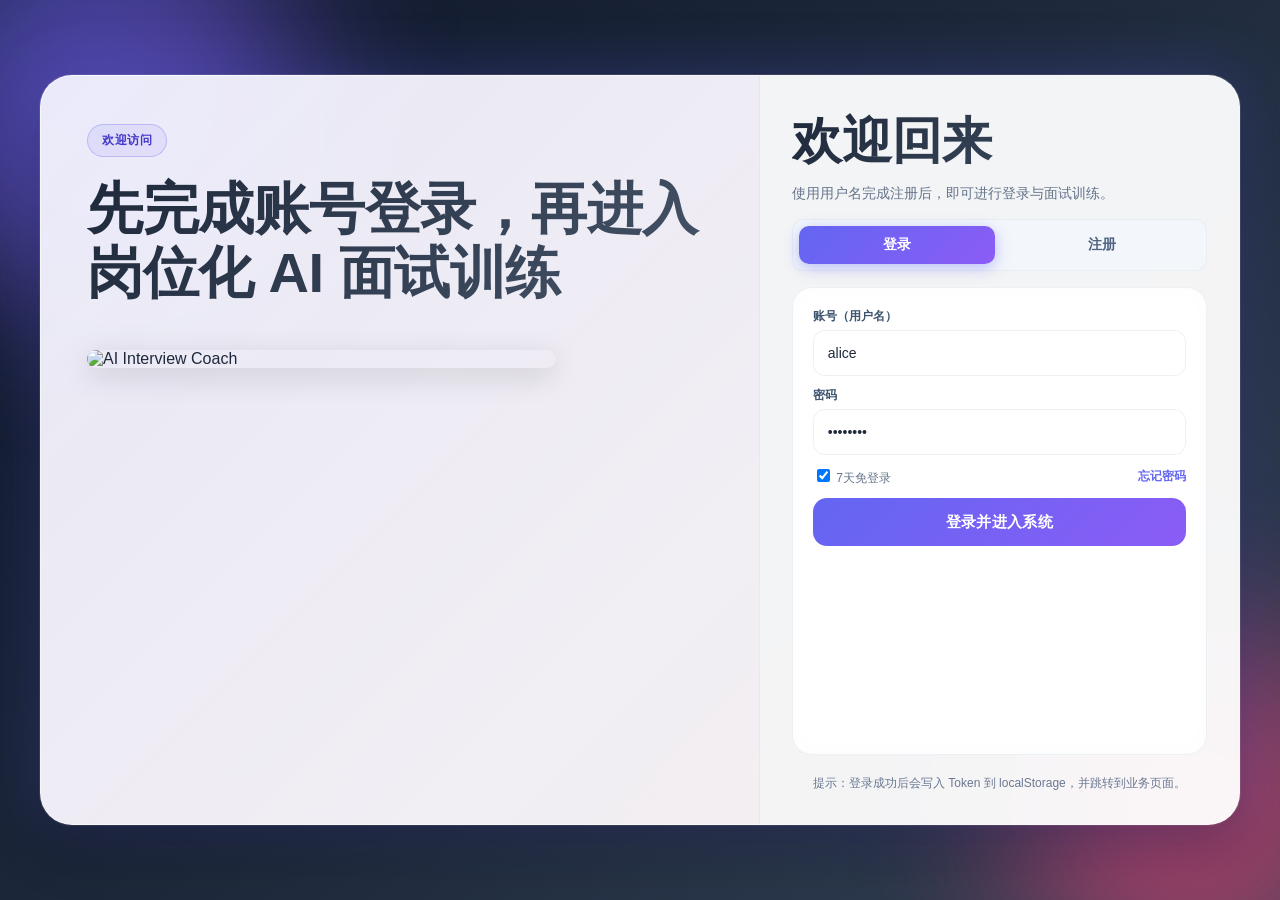
==== src/main/resources/static/app.html @ ea4b2433 "Add initial HTML files for authentication and main interface prototype - Create grow.html for future" ====
<!DOCTYPE html>
<html lang="zh-CN">
<head>
  <meta charset="UTF-8" />
  <meta name="viewport" content="width=device-width, initial-scale=1.0" />
  <title>AI 面试助手 - 面试主页</title>
  <link rel="stylesheet" href="./assets/css/interview-home.css?v=42" />
</head>
<body>
  <main class="app" id="app">
    <aside class="sidebar panel">
      <div class="brand">
        <h1 class="title-center">AI 面试助手</h1>
      </div>

      <button class="btn-new" id="newSessionBtn" type="button">+ 新建面试会话</button>
      <input class="search" id="searchInput" placeholder="搜索会话标题..." />

      <div class="session-list" id="sessionList"></div>

      <div class="user">
        <div class="avatar" id="avatar">U</div>
        <div class="user-meta">
          <strong id="userName">未登录</strong>
          <span id="userRole">请先登录后进入面试</span>
        </div>
        <button class="logout" type="button" id="logoutBtn">退出</button>
      </div>
    </aside>

    <section class="main panel">
      <header class="top">
        <div>
          <h2 id="title">请选择或新建会话</h2>
          <p id="subtitle">点击"开始面试"进入正式问答，结束后可查看报告。</p>
        </div>
        <div class="chips">
          <span class="chip" id="timerChip">倒计时 25:00</span>
          <button class="chip-btn" type="button" id="openReportBtn">查看报告</button>
        </div>
      </header>

      <section class="chat" id="chat">
      </section>

      <footer class="composer">
        <div class="input-wrapper">
          <textarea class="answer-area" id="answerInput" placeholder="输入你的回答，按 Enter 发送..."></textarea>
          <button class="voice-btn" type="button" id="voiceBtn" title="语音输入">
            <svg viewBox="0 0 24 24" width="20" height="20" fill="currentColor">
              <path d="M12 14c1.66 0 3-1.34 3-3V5c0-1.66-1.34-3-3-3S9 3.34 9 5v6c0 1.66 1.34 3 3 3zm-1-9c0-.55.45-1 1-1s1 .45 1 1v6c0 .55-.45 1-1 1s-1-.45-1-1V5zm6 6c0 2.76-2.24 5-5 5s-5-2.24-5-5H5c0 3.53 2.61 6.43 6 6.92V21h2v-3.08c3.39-.49 6-3.39 6-6.92h-2z"/>
            </svg>
          </button>
          <button class="send-btn" type="button" id="sendBtn" style="display:none;" title="发送">
            <svg viewBox="0 0 24 24" width="20" height="20" fill="currentColor">
              <path d="M2.01 21L23 12 2.01 3 2 10l15 2-15 2z"/>
            </svg>
          </button>
        </div>

        <div class="controls-row">
          <select id="roleSelect" class="select-btn">
            <option value="1">后端岗位</option>
            <option value="2">前端岗位</option>
          </select>

          <select id="modeSelect" class="select-btn">
            <option value="TEXT">文字面试</option>
            <option value="VIDEO">视频面试</option>
            <option value="VOICE">语音面试</option>
          </select>

          <label class="upload" for="resumeFile" id="resumeLabel" style="display:none;">上传简历</label>
          <input id="resumeFile" type="file" accept="pdf,.doc,.docx" />

          <button class="btn-start" type="button" id="startBtn">开始面试</button>
          <button class="btn-end" type="button" id="endBtn" style="display:none;">结束面试</button>
        </div>

        <div class="composer-tip" id="composerTip"></div>
      </footer>
    </section>
  </main>

  <aside class="drawer" id="reportDrawer">
    <header class="drawer-head">
      <h3>面试评估报告</h3>
      <button class="close" id="closeDrawer" type="button">关闭</button>
    </header>
    <div class="drawer-body">
      <section class="block">
        <h4>总分</h4>
        <div class="score">
          <strong id="totalScore">0</strong>
          <div style="flex:1">
            <div class="hint" id="reportSummary">暂无报告</div>
            <div class="bar"><i id="totalBar"></i></div>
          </div>
        </div>
      </section>

      <section class="block">
        <h4>维度细分</h4>
        <div class="hint">正确性</div>
        <div class="bar"><i id="barCorrectness"></i></div>
        <div class="hint">深度</div>
        <div class="bar"><i id="barDepth"></i></div>
        <div class="hint">逻辑</div>
        <div class="bar"><i id="barLogic"></i></div>
        <div class="hint">匹配度</div>
        <div class="bar"><i id="barMatch"></i></div>
        <div class="hint">表达</div>
        <div class="bar"><i id="barExpression"></i></div>
      </section>

      <section class="block">
        <h4>亮点与建议</h4>
        <div class="hint" id="reportHighlights"></div>
        <div class="hint" id="reportImprovements"></div>
      </section>
    </div>
  </aside>

  <!-- 语音通话弹窗 -->
  <div class="voice-call-modal" id="voiceCallModal">
    <div class="voice-call-card">
      <div class="call-header">
        <div class="ai-avatar" id="callAvatar">AI</div>
        <div class="call-status" id="callStatus">等待接听...</div>
      </div>
      
      <div class="call-content" id="callContent">
        <div class="call-text" id="callText">点击开始与AI面试官通话</div>
      </div>
      
      <div class="wave-animation" id="waveAnimation" style="display:none;">
        <span></span><span></span><span></span><span></span><span></span>
      </div>
      
      <div class="call-controls">
        <button class="call-btn hangup" id="hangupBtn" title="挂断">
          <svg viewBox="0 0 24 24" width="28" height="28" fill="currentColor">
            <path d="M12 9c-1.6 0-3.15.25-4.6.72v3.1c0 .39-.23.74-.56.9-.98.49-1.87 1.12-2.66 1.85-.18.18-.43.28-.7.28-.28 0-.53-.11-.71-.29L.29 13.08c-.18-.17-.29-.42-.29-.7 0-.28.11-.53.29-.71C3.34 8.78 7.46 7 12 7s8.66 1.78 11.71 4.67c.18.18.29.43.29.71 0 .28-.11.53-.29.71l-2.48 2.48c-.18.18-.43.29-.71.29-.27 0-.52-.11-.7-.28-.79-.74-1.69-1.36-2.67-1.85-.33-.16-.56-.5-.56-.9v-3.1C15.15 9.25 13.6 9 12 9z"/>
          </svg>
        </button>
        <button class="call-btn start-call" id="startCallBtn" title="开始通话">
          <svg viewBox="0 0 24 24" width="32" height="32" fill="currentColor">
            <path d="M20.01 15.38c-1.23 0-2.42-.2-3.53-.56-.35-.12-.74-.03-1.01.24l-1.57 1.97c-2.83-1.35-5.48-3.9-6.89-6.83l1.95-1.66c.27-.28.35-.67.24-1.02-.37-1.11-.56-2.3-.56-3.53 0-.54-.45-.99-.99-.99H4.19C3.65 3 3 3.24 3 3.99 3 13.28 10.73 21 20.01 21c.71 0 .99-.63.99-1.18v-3.45c0-.54-.45-.99-.99-.99z"/>
          </svg>
        </button>
        <button class="call-btn mute" id="muteBtn" title="麦克风">
          <svg viewBox="0 0 24 24" width="28" height="28" fill="currentColor">
            <path d="M12 14c1.66 0 3-1.34 3-3V5c0-1.66-1.34-3-3-3S9 3.34 9 5v6c0 1.66 1.34 3 3 3zm5.91-3c-.49 0-.9.36-.98.85C16.52 14.2 14.47 16 12 16s-4.52-1.8-4.93-4.15c-.08-.49-.49-.85-.98-.85-.61 0-1.09.54-1 1.14.49 3 2.89 5.35 5.91 5.78V20c0 .55.45 1 1 1s1-.45 1-1v-2.08c3.02-.43 5.42-2.78 5.91-5.78.1-.6-.39-1.14-1-1.14z"/>
          </svg>
        </button>
      </div>
    </div>
  </div>

  <!-- 视频通话弹窗 -->
  <div class="video-call-modal" id="videoCallModal">
    <div class="video-call-card">
      <div class="video-header">
        <div class="video-ai-avatar" id="videoCallAvatar">AI</div>
        <div class="video-call-status" id="videoCallStatus">等待接听...</div>
      </div>
      
      <!-- 视频区域 -->
      <div class="video-container">
        <video id="localVideo" autoplay muted playsinline></video>
        <div class="video-placeholder" id="videoPlaceholder">
          <span>点击开始开启摄像头</span>
        </div>
      </div>
      
      <div class="video-call-content" id="videoCallContent">
        <div class="video-call-text" id="videoCallText">点击开始与AI面试官视频通话</div>
      </div>
      
      <div class="video-wave-animation" id="videoWaveAnimation" style="display:none;">
        <span></span><span></span><span></span><span></span><span></span>
      </div>
      
      <div class="video-call-controls">
        <button class="video-call-btn hangup" id="videoHangupBtn" title="挂断">
          <svg viewBox="0 0 24 24" width="28" height="28" fill="currentColor">
            <path d="M12 9c-1.6 0-3.15.25-4.6.72v3.1c0 .39-.23.74-.56.9-.98.49-1.87 1.12-2.66 1.85-.18.18-.43.28-.7.28-.28 0-.53-.11-.71-.29L.29 13.08c-.18-.17-.29-.42-.29-.7 0-.28.11-.53.29-.71C3.34 8.78 7.46 7 12 7s8.66 1.78 11.71 4.67c.18.18.29.43.29.71 0 .28-.11.53-.29.71l-2.48 2.48c-.18.18-.43.29-.71.29-.27 0-.52-.11-.7-.28-.79-.74-1.69-1.36-2.67-1.85-.33-.16-.56-.5-.56-.9v-3.1C15.15 9.25 13.6 9 12 9z"/>
          </svg>
        </button>
        <button class="video-call-btn start-call" id="videoStartCallBtn" title="开始通话">
          <svg viewBox="0 0 24 24" width="32" height="32" fill="currentColor">
            <path d="M17 10.5V7c0-.55-.45-1-1-1H4c-.55 0-1 .45-1 1v10c0 .55.45 1 1 1h12c.55 0 1-.45 1-1v-3.5l4 4v-11l-4 4z"/>
          </svg>
        </button>
        <button class="video-call-btn mute" id="videoMuteBtn" title="麦克风">
          <svg viewBox="0 0 24 24" width="28" height="28" fill="currentColor">
            <path d="M12 14c1.66 0 3-1.34 3-3V5c0-1.66-1.34-3-3-3S9 3.34 9 5v6c0 1.66 1.34 3 3 3zm5.91-3c-.49 0-.9.36-.98.85C16.52 14.2 14.47 16 12 16s-4.52-1.8-4.93-4.15c-.08-.49-.49-.85-.98-.85-.61 0-1.09.54-1 1.14.49 3 2.89 5.35 5.91 5.78V20c0 .55.45 1 1 1s1-.45 1-1v-2.08c3.02-.43 5.42-2.78 5.91-5.78.1-.6-.39-1.14-1-1.14z"/>
          </svg>
        </button>
        <button class="video-call-btn camera" id="videoCameraBtn" title="摄像头">
          <svg viewBox="0 0 24 24" width="28" height="28" fill="currentColor">
            <path d="M17 10.5V7c0-.55-.45-1-1-1H4c-.55 0-1 .45-1 1v10c0 .55.45 1 1 1h12c.55 0 1-.45 1-1v-3.5l4 4v-11l-4 4z"/>
          </svg>
        </button>
      </div>
    </div>
  </div>

  <script src="./assets/js/interview-home.js?v=44"></script>
</body>
</html>
---- src/main/resources/static/assets/css/interview-home.css ----
:root {
  --bg: #0f0f1a;
  --bg-soft: #1a1a2e;
  --card: rgba(255, 255, 255, 0.08);
  --line: rgba(255, 255, 255, 0.1);
  --ink: #e0e7ff;
  --sub: #94a3b8;
  --primary: #6366f1;
  --primary-2: #8b5cf6;
  --primary-light: #a78bfa;
  --ok: #10b981;
  --radius-xl: 18px;
  --radius-lg: 14px;
  --shadow: 0 18px 42px rgba(99, 102, 241, 0.25);
  --glow: 0 0 40px rgba(99, 102, 241, 0.3);
}

* { box-sizing: border-box; }

html,
body {
  margin: 0;
  height: 100%;
  font-family: "Source Han Sans SC", "PingFang SC", "Microsoft YaHei", sans-serif;
  color: var(--ink);
  background: linear-gradient(135deg, #0f0f1a 0%, #1a1a2e 50%, #16213e 100%);
  position: relative;
  overflow: hidden;
}

html::before,
body::before {
  content: '';
  position: absolute;
  border-radius: 50%;
  filter: blur(80px);
  opacity: 0.6;
  animation: float 20s ease-in-out infinite;
  pointer-events: none;
}

html::before {
  width: 600px;
  height: 600px;
  background: radial-gradient(circle, var(--primary) 0%, transparent 70%);
  top: -200px;
  left: -200px;
}

body::before {
  width: 500px;
  height: 500px;
  background: radial-gradient(circle, var(--primary-2) 0%, transparent 70%);
  bottom: -150px;
  right: -150px;
  animation-delay: -10s;
}

@keyframes float {
  0%, 100% { transform: translate(0, 0) scale(1); }
  25% { transform: translate(30px, -30px) scale(1.1); }
  50% { transform: translate(-20px, 20px) scale(0.95); }
  75% { transform: translate(20px, 30px) scale(1.05); }
}

.app {
  height: 100vh;
  max-width: 1500px;
  margin: 0 auto;
  padding: 14px;
  display: grid;
  grid-template-columns: 300px minmax(0, 1fr);
  gap: 12px;
}

.panel {
  background: rgba(255, 255, 255, 0.05);
  border: 1px solid var(--line);
  border-radius: var(--radius-xl);
  box-shadow: var(--shadow);
  backdrop-filter: blur(20px);
  min-height: 0;
  transition: all 0.3s ease;
}

.panel:hover {
  box-shadow: var(--glow);
}

.sidebar {
  display: grid;
  grid-template-rows: auto auto auto 1fr auto;
  overflow: hidden;
}

.brand {
  padding: 18px 16px 6px;
}

.brand h1 {
  margin: 0;
  font-size: 24px;
  text-align: center;
  padding-bottom: 60px;
  background: linear-gradient(135deg, var(--primary-light) 0%, var(--primary) 50%, var(--primary-2) 100%);
  -webkit-background-clip: text;
  -webkit-text-fill-color: transparent;
  background-clip: text;
  font-weight: 800;
  letter-spacing: 1px;
}

.title-center {
  text-align: center;
}

.brand p {
  margin: 8px 0 0;
  color: var(--sub);
  font-size: 13px;
  line-height: 1.55;
}

.quick-links {
  margin-top: 10px;
  display: flex;
  gap: 8px;
  flex-wrap: wrap;
}

.quick-links a {
  text-decoration: none;
  border: 1px solid rgba(139, 92, 246, 0.3);
  color: var(--primary-light);
  border-radius: 999px;
  font-size: 12px;
  padding: 5px 10px;
  background: rgba(139, 92, 246, 0.1);
  font-weight: 700;
  transition: all 0.3s ease;
}

.quick-links a:hover {
  background: rgba(139, 92, 246, 0.25);
  border-color: var(--primary-light);
  transform: translateY(-2px);
  box-shadow: 0 4px 12px rgba(139, 92, 246, 0.3);
}

.btn-new {
  margin: 0 16px 10px;
  border: 0;
  border-radius: 12px;
  height: 42px;
  color: #fff;
  background: linear-gradient(120deg, var(--primary), var(--primary-2));
  font-weight: 700;
  cursor: pointer;
  transition: all 0.3s ease;
  box-shadow: 0 4px 15px rgba(99, 102, 241, 0.4);
}

.btn-new:hover {
  transform: translateY(-2px);
  box-shadow: 0 6px 20px rgba(99, 102, 241, 0.6);
}

.btn-new:active {
  transform: translateY(0);
}

.search {
  margin: 0 16px 10px;
  border: 1px solid var(--line);
  border-radius: 10px;
  height: 38px;
  padding: 0 10px;
  font-size: 14px;
  color: var(--ink);
  background: rgba(255, 255, 255, 0.05);
  outline: none;
  transition: all 0.3s ease;
}

.search:focus {
  border-color: var(--primary-light);
  background: rgba(255, 255, 255, 0.1);
  box-shadow: 0 0 0 3px rgba(139, 92, 246, 0.2);
}

.search::placeholder {
  color: var(--sub);
}

.session-list {
  overflow: auto;
  padding: 6px 10px 14px;
  display: grid;
  gap: 9px;
  align-content: start;
}

.session-item {
  border: 1px solid transparent;
  border-radius: 8px;
  padding: 8px 10px;
  background: transparent;
  cursor: pointer;
  transition: all 0.3s ease;
}

.session-item:hover {
  border-color: rgba(139, 92, 246, 0.3);
  background: rgba(139, 92, 246, 0.1);
  transform: translateX(4px);
}

.session-item.active {
  border-color: var(--primary);
  background: linear-gradient(135deg, rgba(99, 102, 241, 0.2) 0%, rgba(139, 92, 246, 0.15) 100%);
  box-shadow: 0 0 20px rgba(99, 102, 241, 0.2);
}

.session-item h4 {
  margin: 0;
  font-size: 12px;
  color: var(--ink);
  font-weight: 600;
}

.session-item p {
  margin: 4px 0 0;
  font-size: 11px;
  color: var(--sub);
  line-height: 1.4;
}

.user {
  border-top: 1px solid var(--line);
  padding: 12px 14px;
  display: flex;
  align-items: center;
  gap: 10px;
  background: rgba(0, 0, 0, 0.2);
}

.avatar {
  width: 40px;
  height: 40px;
  border-radius: 50%;
  display: grid;
  place-items: center;
  color: #fff;
  font-weight: 700;
  background: linear-gradient(145deg, var(--primary), var(--primary-2));
  flex-shrink: 0;
  box-shadow: 0 4px 15px rgba(99, 102, 241, 0.4);
}

.user-meta {
  min-width: 0;
  flex: 1;
}

.user-meta strong {
  display: block;
  font-size: 14px;
}

.user-meta span {
  display: block;
  margin-top: 2px;
  color: var(--sub);
  font-size: 12px;
  white-space: nowrap;
  overflow: hidden;
  text-overflow: ellipsis;
}

.logout {
  border: 1px solid var(--line);
  background: rgba(255, 255, 255, 0.05);
  border-radius: 9px;
  font-size: 12px;
  color: var(--ink);
  cursor: pointer;
  height: 30px;
  padding: 0 10px;
  transition: all 0.3s ease;
}

.logout:hover {
  background: rgba(239, 68, 68, 0.2);
  border-color: rgba(239, 68, 68, 0.4);
  color: #fca5a5;
}

.main {
  display: grid;
  grid-template-rows: auto 1fr auto;
  overflow: hidden;
}

.top {
  border-bottom: 1px solid var(--line);
  background: rgba(0, 0, 0, 0.2);
  padding: 14px 16px;
  display: grid;
  grid-template-columns: 1fr auto;
  gap: 10px;
  align-items: center;
}

.top h2 {
  margin: 0;
  font-size: 24px;
  background: linear-gradient(135deg, var(--primary-light) 0%, var(--primary) 50%, var(--primary-2) 100%);
  -webkit-background-clip: text;
  -webkit-text-fill-color: transparent;
  background-clip: text;
  font-weight: 800;
}

.top p {
  margin: 6px 0 0;
  font-size: 13px;
  color: var(--sub);
}

.chips {
  display: flex;
  flex-wrap: wrap;
  gap: 7px;
  justify-content: flex-end;
}

.chip,
.chip-btn {
  border: 1px solid rgba(139, 92, 246, 0.3);
  border-radius: 999px;
  background: rgba(139, 92, 246, 0.1);
  color: var(--primary-light);
  font-size: 12px;
  font-weight: 700;
  padding: 7px 10px;
  transition: all 0.3s ease;
}

.chip-btn {
  cursor: pointer;
}

.chip-btn:hover {
  background: rgba(139, 92, 246, 0.25);
  transform: translateY(-2px);
  box-shadow: 0 4px 12px rgba(139, 92, 246, 0.3);
}

.chat {
  overflow: auto;
  padding: 16px;
  background: rgba(0, 0, 0, 0.15);
  display: grid;
  align-content: start;
  gap: 12px;
}

.bubble {
  max-width: min(760px, 92%);
  border-radius: 14px;
  border: 1px solid var(--line);
  padding: 10px 12px;
  line-height: 1.66;
  font-size: 14px;
  box-shadow: 0 5px 12px rgba(0, 0, 0, 0.2);
  transition: all 0.3s ease;
}

.bubble.ai {
  background: rgba(255, 255, 255, 0.08);
  border-color: rgba(255, 255, 255, 0.1);
  justify-self: start;
}

.bubble.ai:hover {
  border-color: var(--primary);
  box-shadow: 0 8px 20px rgba(99, 102, 241, 0.2);
}

.bubble.ai.system-msg {
  justify-self: center;
  text-align: center;
  width: 100%;
  max-width: 100%;
  background: rgba(139, 92, 246, 0.15);
  border-color: rgba(139, 92, 246, 0.3);
}

.bubble.user {
  background: linear-gradient(135deg, rgba(99, 102, 241, 0.2) 0%, rgba(139, 92, 246, 0.15) 100%);
  border-color: var(--primary);
  justify-self: end;
}

.bubble.user:hover {
  box-shadow: 0 8px 20px rgba(99, 102, 241, 0.3);
}

.bubble .meta {
  font-size: 11px;
  color: var(--sub);
  margin-bottom: 5px;
  display: block;
}


.composer {
  border-top: 1px solid var(--line);
  background: rgba(0, 0, 0, 0.3);
  padding: 16px;
  display: flex;
  flex-direction: column;
  gap: 8px;
  margin-top: 20px;
  backdrop-filter: blur(20px);
}

/* 输入框容器 - 包含输入框和语音/发送按钮 */
.input-wrapper {
  position: relative;
  width: 100%;
  margin-top: 8px;
}

/* 大输入框样式 - 撑满宽度 */
.answer-area {
  width: 100%;
  min-height: 100px;
  padding: 14px 60px 14px 16px;
  border: 1px solid var(--line);
  border-radius: 12px;
  background: rgba(255, 255, 255, 0.05);
  color: var(--ink);
  font-size: 15px;
  line-height: 1.6;
  resize: vertical;
  outline: none;
  font-family: inherit;
  box-sizing: border-box;
  transition: all 0.3s ease;
}

.answer-area:focus {
  border-color: var(--primary);
  background: rgba(255, 255, 255, 0.1);
  box-shadow: 0 0 0 3px rgba(99, 102, 241, 0.2);
}

.answer-area::placeholder {
  color: var(--sub);
}

/* 语音输入按钮 - 右下角 */
.voice-btn,
.send-btn {
  position: absolute;
  right: 12px;
  bottom: 12px;
  width: 36px;
  height: 36px;
  border: none;
  border-radius: 50%;
  cursor: pointer;
  display: flex;
  align-items: center;
  justify-content: center;
  transition: all 0.2s ease;
}

.voice-btn {
  background: rgba(255, 255, 255, 0.1);
  color: var(--sub);
  transition: all 0.3s ease;
}

.voice-btn:hover {
  background: rgba(99, 102, 241, 0.3);
  color: var(--primary-light);
  transform: scale(1.1);
}

.voice-btn.recording {
  background: rgba(239, 68, 68, 0.3);
  color: #fca5a5;
  animation: pulse 1s infinite;
  box-shadow: 0 0 20px rgba(239, 68, 68, 0.5);
}

@keyframes pulse {
  0%, 100% { transform: scale(1); }
  50% { transform: scale(1.1); }
}

.send-btn {
  background: linear-gradient(120deg, var(--primary), var(--primary-2));
  color: #fff;
  box-shadow: 0 4px 15px rgba(99, 102, 241, 0.4);
}

.send-btn:hover {
  opacity: 0.9;
  transform: scale(1.1);
  box-shadow: 0 6px 20px rgba(99, 102, 241, 0.6);
}

/* 控制行：岗位选择、面试选择、上传简历、按钮 - 水平排列 */
.controls-row {
  display: flex;
  align-items: center;
  gap: 12px;
  flex-wrap: nowrap;
  margin-top: 8px;
  margin-right: 60px;
}

/* 下拉选择按钮样式 */
.select-btn {
  height: 40px;
  min-width: 120px;
  border: 1px solid var(--line);
  border-radius: 10px;
  background: rgba(255, 255, 255, 0.05);
  color: var(--ink);
  padding: 0 12px;
  font-size: 14px;
  font-weight: 500;
  outline: none;
  cursor: pointer;
  flex-shrink: 0;
  transition: all 0.3s ease;
}

.select-btn:hover {
  border-color: var(--primary);
  background: rgba(99, 102, 241, 0.15);
}

.select-btn option {
  background: var(--bg);
  color: var(--ink);
}

.controls-row input[type="file"] {
  display: none;
}

/* 上传简历按钮 */
.controls-row .upload {
  border: 1px dashed rgba(139, 92, 246, 0.5);
  border-radius: 10px;
  background: rgba(139, 92, 246, 0.1);
  color: var(--primary-light);
  font-size: 13px;
  font-weight: 700;
  height: 40px;
  display: inline-flex;
  align-items: center;
  justify-content: center;
  padding: 0 16px;
  cursor: pointer;
  white-space: nowrap;
  flex-shrink: 0;
  transition: all 0.3s ease;
}

.controls-row .upload:hover {
  background: rgba(139, 92, 246, 0.2);
  border-color: var(--primary);
  transform: translateY(-2px);
  box-shadow: 0 4px 12px rgba(139, 92, 246, 0.3);
}

/* 开始/结束面试按钮 */
.btn-start,
.btn-end {
  border: 0;
  border-radius: 10px;
  color: #fff;
  font-size: 14px;
  font-weight: 700;
  height: 40px;
  padding: 0 24px;
  cursor: pointer;
  white-space: nowrap;
  flex-shrink: 0;
}

.btn-start {
  background: linear-gradient(120deg, var(--primary), var(--primary-2));
  box-shadow: 0 4px 15px rgba(99, 102, 241, 0.4);
  transition: all 0.3s ease;
}
.btn-end { background: linear-gradient(120deg, #ef4444, #f97316); }

.btn-start:hover {
  opacity: 0.9;
  transform: translateY(-2px);
  box-shadow: 0 6px 20px rgba(99, 102, 241, 0.6);
}
.btn-end:hover {
  opacity: 0.9;
  transform: translateY(-2px);
  box-shadow: 0 6px 20px rgba(239, 68, 68, 0.4);
}

/* 语音/发送按钮 */
.btn-voice,
.btn-send {
  width: 40px;
  height: 40px;
  border: none;
  border-radius: 50%;
  cursor: pointer;
  display: flex;
  align-items: center;
  justify-content: center;
  transition: all 0.2s ease;
  flex-shrink: 0;
}

.btn-voice {
  background: rgba(255, 255, 255, 0.1);
  color: var(--sub);
  transition: all 0.3s ease;
}

.btn-voice:hover {
  background: rgba(99, 102, 241, 0.3);
  color: var(--primary-light);
  transform: scale(1.1);
}

.btn-voice.recording {
  background: rgba(239, 68, 68, 0.3);
  color: #fca5a5;
  animation: pulse 1s infinite;
  box-shadow: 0 0 20px rgba(239, 68, 68, 0.5);
}

@keyframes pulse {
  0%, 100% { transform: scale(1); }
  50% { transform: scale(1.1); }
}

.btn-send {
  background: linear-gradient(120deg, var(--primary), var(--primary-2));
  color: #fff;
  box-shadow: 0 4px 15px rgba(99, 102, 241, 0.4);
}

.btn-send:hover {
  opacity: 0.9;
  transform: scale(1.1);
  box-shadow: 0 6px 20px rgba(99, 102, 241, 0.6);
}

.composer-tip {
  grid-column: 1 / -1;
  font-size: 12px;
  color: var(--sub);
  min-height: 18px;
}

.drawer {
  position: fixed;
  top: 14px;
  right: -460px;
  width: min(440px, calc(100vw - 26px));
  height: calc(100vh - 28px);
  border-radius: 18px;
  border: 1px solid var(--line);
  background: rgba(26, 26, 46, 0.95);
  box-shadow: -20px 0 48px rgba(0, 0, 0, 0.4);
  backdrop-filter: blur(20px);
  transition: right 0.26s ease;
  display: grid;
  grid-template-rows: auto 1fr;
  z-index: 99;
}

.drawer.open { right: 14px; }

.drawer-head {
  padding: 14px;
  border-bottom: 1px solid var(--line);
  display: flex;
  justify-content: space-between;
  align-items: center;
  background: rgba(0, 0, 0, 0.3);
}

.drawer-head h3 {
  margin: 0;
  font-size: 20px;
  background: linear-gradient(135deg, var(--primary-light) 0%, var(--primary) 50%, var(--primary-2) 100%);
  -webkit-background-clip: text;
  -webkit-text-fill-color: transparent;
  background-clip: text;
  font-weight: 800;
}

.close {
  border: 1px solid var(--line);
  background: rgba(255, 255, 255, 0.05);
  border-radius: 10px;
  height: 34px;
  padding: 0 10px;
  cursor: pointer;
  color: var(--ink);
  font-weight: 700;
  transition: all 0.3s ease;
}

.close:hover {
  background: rgba(239, 68, 68, 0.2);
  border-color: rgba(239, 68, 68, 0.4);
  color: #fca5a5;
}

.drawer-body {
  overflow: auto;
  padding: 14px;
  display: grid;
  gap: 12px;
  align-content: start;
}

.block {
  border: 1px solid var(--line);
  border-radius: 12px;
  padding: 12px;
  background: rgba(255, 255, 255, 0.03);
  transition: all 0.3s ease;
}

.block:hover {
  border-color: var(--primary);
  box-shadow: 0 0 20px rgba(99, 102, 241, 0.15);
}

.block h4 {
  margin: 0 0 8px;
  font-size: 15px;
  background: linear-gradient(135deg, var(--primary-light) 0%, var(--primary) 50%, var(--primary-2) 100%);
  -webkit-background-clip: text;
  -webkit-text-fill-color: transparent;
  background-clip: text;
  font-weight: 700;
}

.score {
  display: flex;
  align-items: center;
  gap: 12px;
}

.score strong {
  width: 72px;
  height: 72px;
  border-radius: 50%;
  display: grid;
  place-items: center;
  font-size: 24px;
  color: var(--primary-light);
  border: 7px solid var(--primary);
  background: rgba(99, 102, 241, 0.15);
  box-shadow: 0 0 20px rgba(99, 102, 241, 0.3);
}

.bar {
  height: 8px;
  border-radius: 999px;
  background: rgba(255, 255, 255, 0.1);
  overflow: hidden;
  margin-top: 7px;
}

.bar i {
  display: block;
  height: 100%;
  width: 0;
  border-radius: 999px;
  background: linear-gradient(90deg, var(--primary), var(--primary-2));
  transition: width 0.4s ease;
  box-shadow: 0 0 10px rgba(99, 102, 241, 0.5);
}

.hint {
  font-size: 12px;
  color: var(--sub);
  line-height: 1.6;
}

@media (max-width: 1180px) {
  .controls-row {
    flex-wrap: wrap;
  }
}

@media (max-width: 880px) {
  .app {
    grid-template-columns: 1fr;
    grid-template-rows: 270px minmax(0, 1fr);
  }

  .session-list { max-height: 118px; }

  .top {
    grid-template-columns: 1fr;
  }

  .chips { justify-content: flex-start; }

  .drawer {
    width: calc(100vw - 20px);
    right: -110vw;
    top: 10px;
    height: calc(100vh - 20px);
  }

  .drawer.open { right: 10px; }
}

/* 语音通话弹窗样式 - 固定在右上角，不遮挡主界面 */
.voice-call-modal {
  position: fixed;
  top: 20px;
  right: 20px;
  width: 320px;
  background: linear-gradient(180deg, rgba(26, 26, 46, 0.95) 0%, rgba(15, 15, 26, 0.95) 100%);
  border-radius: 20px;
  padding: 24px 20px;
  display: none;
  flex-direction: column;
  align-items: center;
  box-shadow: 0 8px 32px rgba(0, 0, 0, 0.4);
  border: 1px solid var(--line);
  backdrop-filter: blur(20px);
  z-index: 1000;
}

/* 语音通话弹窗显示时的激活状态 - 强制显示 */
.voice-call-modal.active {
  display: flex !important;
}

@keyframes rotate {
  from { transform: rotate(0deg); }
  to { transform: rotate(360deg); }
}

.call-header {
  position: relative;
  z-index: 1;
  display: flex;
  flex-direction: column;
  align-items: center;
  margin-bottom: 20px;
}

.ai-avatar {
  width: 80px;
  height: 80px;
  border-radius: 50%;
  background: linear-gradient(135deg, var(--primary) 0%, var(--primary-2) 100%);
  display: flex;
  justify-content: center;
  align-items: center;
  font-size: 28px;
  font-weight: bold;
  color: #fff;
  box-shadow: 0 8px 32px rgba(99, 102, 241, 0.5);
  margin-bottom: 12px;
  animation: avatarGlow 2s ease-in-out infinite;
}

@keyframes avatarGlow {
  0%, 100% { box-shadow: 0 8px 32px rgba(99, 102, 241, 0.5); }
  50% { box-shadow: 0 8px 48px rgba(99, 102, 241, 0.8); }
}

.call-status {
  font-size: 14px;
  color: var(--sub);
}

.call-content {
  position: relative;
  z-index: 1;
  width: 100%;
  min-height: 80px;
  display: flex;
  justify-content: center;
  align-items: center;
  margin-bottom: 20px;
}

.call-text {
  color: var(--ink);
  font-size: 15px;
  text-align: center;
  line-height: 1.6;
  padding: 0 10px;
}

/* 波浪动画 */
.wave-animation {
  position: relative;
  z-index: 1;
  display: flex;
  justify-content: center;
  align-items: flex-end;
  height: 40px;
  gap: 4px;
  margin-bottom: 24px;
}

.wave-animation span {
  width: 4px;
  height: 100%;
  background: linear-gradient(to top, var(--primary), var(--primary-2));
  border-radius: 2px;
  animation: wave 1s ease-in-out infinite;
  box-shadow: 0 0 8px rgba(99, 102, 241, 0.6);
}

.wave-animation span:nth-child(1) { animation-delay: 0s; }
.wave-animation span:nth-child(2) { animation-delay: 0.1s; }
.wave-animation span:nth-child(3) { animation-delay: 0.2s; }
.wave-animation span:nth-child(4) { animation-delay: 0.3s; }
.wave-animation span:nth-child(5) { animation-delay: 0.4s; }

@keyframes wave {
  0%, 100% { transform: scaleY(0.3); }
  50% { transform: scaleY(1); }
}

.call-controls {
  position: relative;
  z-index: 1;
  display: flex;
  justify-content: center;
  align-items: center;
  gap: 24px;
}

.call-btn {
  width: 56px;
  height: 56px;
  border-radius: 50%;
  border: none;
  cursor: pointer;
  display: flex;
  justify-content: center;
  align-items: center;
  transition: all 0.3s ease;
}

.call-btn.hangup {
  background: rgba(255, 255, 255, 0.1);
  color: var(--ink);
}

.call-btn.hangup:hover {
  background: rgba(239, 68, 68, 0.3);
  color: #fca5a5;
  transform: scale(1.1);
}

.call-btn.start-call {
  width: 72px;
  height: 72px;
  background: linear-gradient(135deg, var(--primary) 0%, var(--primary-2) 100%);
  color: #fff;
  box-shadow: 0 8px 32px rgba(99, 102, 241, 0.6);
}

.call-btn.start-call:hover {
  transform: scale(1.05);
  box-shadow: 0 12px 40px rgba(99, 102, 241, 0.8);
}

.call-btn.start-call.calling {
  animation: callPulse 1.5s ease-in-out infinite;
}

@keyframes callPulse {
  0%, 100% { box-shadow: 0 8px 32px rgba(99, 102, 241, 0.6); }
  50% { box-shadow: 0 8px 48px rgba(99, 102, 241, 0.9); }
}

.call-btn.mute {
  background: rgba(255, 255, 255, 0.1);
  color: var(--ink);
}

.call-btn.mute:hover {
  background: rgba(139, 92, 246, 0.3);
  color: var(--primary-light);
  transform: scale(1.1);
}

.call-btn.mute.muted {
  background: rgba(239, 68, 68, 0.3);
  color: #fca5a5;
}

/* 视频通话弹窗样式 - 固定在右上角 */
.video-call-modal {
  position: fixed;
  top: 20px;
  right: 20px;
  width: 320px;
  background: linear-gradient(180deg, rgba(26, 26, 46, 0.95) 0%, rgba(15, 15, 26, 0.95) 100%);
  border-radius: 20px;
  padding: 20px;
  display: none;
  flex-direction: column;
  align-items: center;
  box-shadow: 0 8px 32px rgba(0, 0, 0, 0.4);
  border: 1px solid var(--line);
  backdrop-filter: blur(20px);
  z-index: 1000;
}

/* 视频通话弹窗显示时的激活状态 */
.video-call-modal.active {
  display: flex !important;
}

.video-call-card {
  width: 100%;
  display: flex;
  flex-direction: column;
  align-items: center;
}

.video-header {
  display: flex;
  flex-direction: column;
  align-items: center;
  margin-bottom: 12px;
}

.video-ai-avatar {
  width: 60px;
  height: 60px;
  border-radius: 50%;
  background: linear-gradient(135deg, var(--primary) 0%, var(--primary-2) 100%);
  display: flex;
  justify-content: center;
  align-items: center;
  font-size: 22px;
  font-weight: bold;
  color: #fff;
  box-shadow: 0 6px 24px rgba(99, 102, 241, 0.5);
  margin-bottom: 8px;
  animation: avatarGlow 2s ease-in-out infinite;
}

@keyframes avatarGlow {
  0%, 100% { box-shadow: 0 6px 24px rgba(99, 102, 241, 0.5); }
  50% { box-shadow: 0 6px 36px rgba(99, 102, 241, 0.8); }
}

.video-call-status {
  font-size: 13px;
  color: var(--sub);
}

/* 视频容器 */
.video-container {
  width: 100%;
  height: 180px;
  border-radius: 12px;
  overflow: hidden;
  background: #1a1a2e;
  position: relative;
  margin-bottom: 12px;
  border: 1px solid var(--line);
  box-shadow: 0 4px 20px rgba(0, 0, 0, 0.3);
}

.video-container video {
  width: 100%;
  height: 100%;
  object-fit: cover;
  transform: scaleX(-1); /* 镜像翻转 */
}

.video-placeholder {
  position: absolute;
  top: 0;
  left: 0;
  width: 100%;
  height: 100%;
  display: flex;
  justify-content: center;
  align-items: center;
  background: rgba(26, 26, 46, 0.9);
  color: var(--sub);
  font-size: 13px;
}

.video-placeholder.hidden {
  display: none;
}

.video-call-content {
  width: 100%;
  min-height: 40px;
  display: flex;
  justify-content: center;
  align-items: center;
  margin-bottom: 12px;
}

.video-call-text {
  color: var(--ink);
  font-size: 14px;
  text-align: center;
  line-height: 1.5;
}

/* 视频波浪动画 */
.video-wave-animation {
  display: flex;
  justify-content: center;
  align-items: flex-end;
  height: 30px;
  gap: 3px;
  margin-bottom: 12px;
}

.video-wave-animation span {
  width: 3px;
  height: 100%;
  background: linear-gradient(to top, var(--primary), var(--primary-2));
  border-radius: 2px;
  animation: videoWave 1s ease-in-out infinite;
  box-shadow: 0 0 8px rgba(99, 102, 241, 0.6);
}

.video-wave-animation span:nth-child(1) { animation-delay: 0s; }
.video-wave-animation span:nth-child(2) { animation-delay: 0.1s; }
.video-wave-animation span:nth-child(3) { animation-delay: 0.2s; }
.video-wave-animation span:nth-child(4) { animation-delay: 0.3s; }
.video-wave-animation span:nth-child(5) { animation-delay: 0.4s; }

@keyframes videoWave {
  0%, 100% { transform: scaleY(0.3); }
  50% { transform: scaleY(1); }
}

.video-call-controls {
  display: flex;
  justify-content: center;
  align-items: center;
  gap: 20px;
}

.video-call-btn {
  width: 50px;
  height: 50px;
  border-radius: 50%;
  border: none;
  cursor: pointer;
  display: flex;
  justify-content: center;
  align-items: center;
  transition: all 0.3s ease;
}

.video-call-btn.hangup {
  background: rgba(255, 255, 255, 0.1);
  color: var(--ink);
}

.video-call-btn.hangup:hover {
  background: rgba(239, 68, 68, 0.3);
  color: #fca5a5;
  transform: scale(1.1);
}

.video-call-btn.start-call {
  width: 60px;
  height: 60px;
  background: linear-gradient(135deg, var(--primary) 0%, var(--primary-2) 100%);
  color: #fff;
  box-shadow: 0 6px 24px rgba(99, 102, 241, 0.6);
}

.video-call-btn.start-call:hover {
  transform: scale(1.05);
  box-shadow: 0 8px 32px rgba(99, 102, 241, 0.8);
}

.video-call-btn.mute {
  background: rgba(255, 255, 255, 0.1);
  color: var(--ink);
}

.video-call-btn.mute:hover {
  background: rgba(139, 92, 246, 0.3);
  color: var(--primary-light);
  transform: scale(1.1);
}

.video-call-btn.mute.muted {
  background: rgba(239, 68, 68, 0.3);
  color: #fca5a5;
}

.video-call-btn.camera {
  background: rgba(255, 255, 255, 0.1);
  color: var(--ink);
}

.video-call-btn.camera:hover {
  background: rgba(139, 92, 246, 0.3);
  color: var(--primary-light);
  transform: scale(1.1);
}

.video-call-btn.camera.off {
  background: rgba(239, 68, 68, 0.3);
  color: #fca5a5;
}
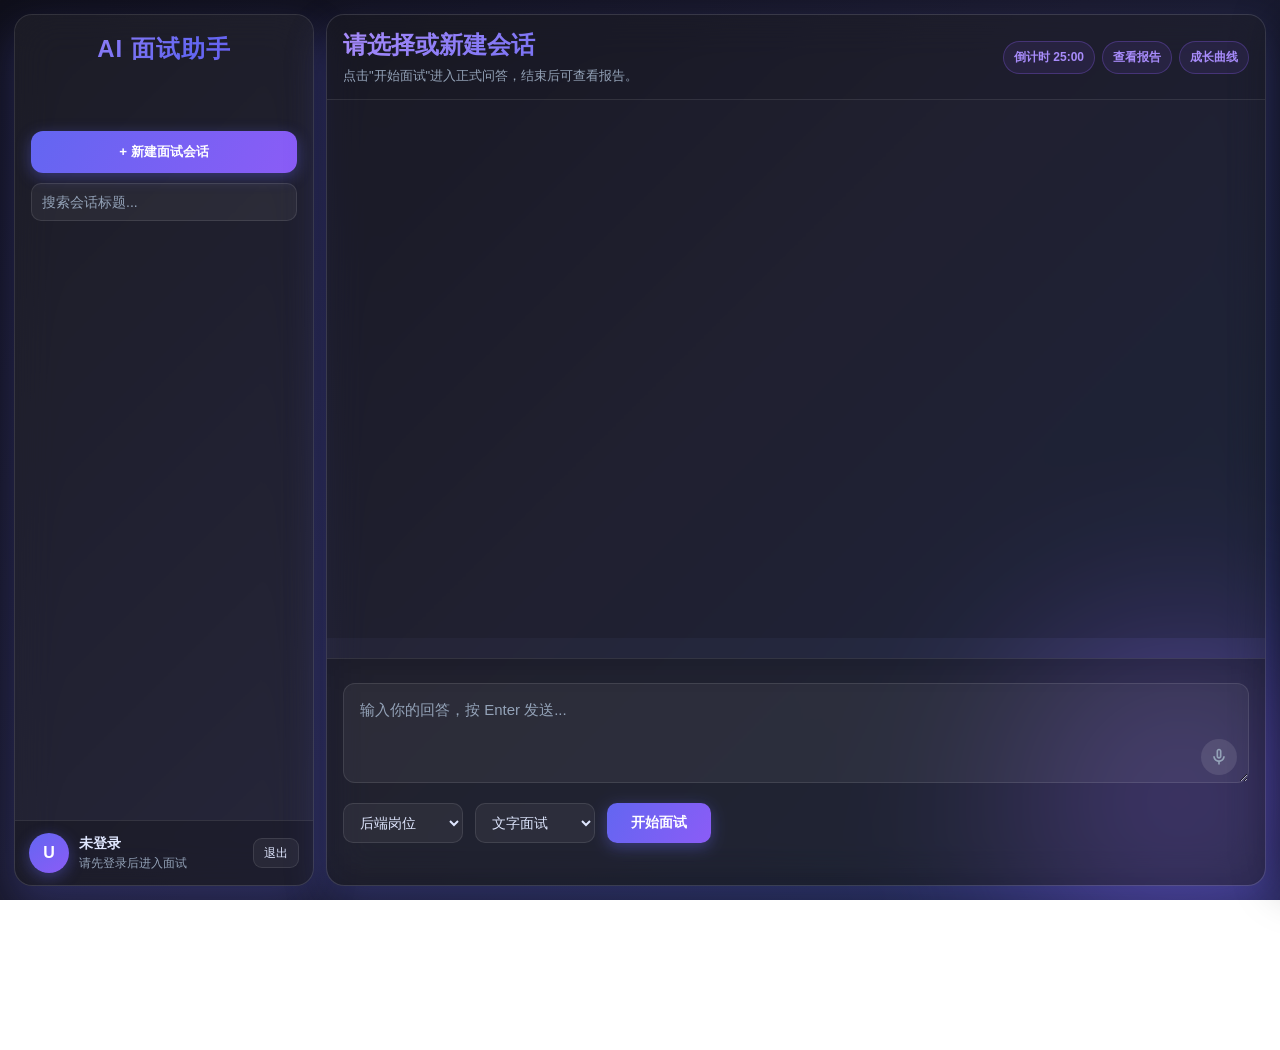
==== commit 66931d10: "前端新代码" ====
--- a/src/main/resources/static/app.html
+++ b/src/main/resources/static/app.html
@@ -37,6 +37,7 @@
         <div class="chips">
           <span class="chip" id="timerChip">倒计时 25:00</span>
           <button class="chip-btn" type="button" id="openReportBtn">查看报告</button>
+          <button class="chip-btn" type="button" id="openGrowthBtn">成长曲线</button>
         </div>
       </header>
 
@@ -84,10 +85,10 @@
 
   <aside class="drawer" id="reportDrawer">
     <header class="drawer-head">
-      <h3>面试评估报告</h3>
+      <h3 id="drawerTitle">面试评估报告</h3>
       <button class="close" id="closeDrawer" type="button">关闭</button>
     </header>
-    <div class="drawer-body">
+    <div class="drawer-body" id="drawerContent">
       <section class="block">
         <h4>总分</h4>
         <div class="score">
@@ -206,6 +207,7 @@
     </div>
   </div>
 
+  <script src="./vendor/chartjs/chart.umd.min.js"></script>
   <script src="./assets/js/interview-home.js?v=44"></script>
 </body>
 </html>
